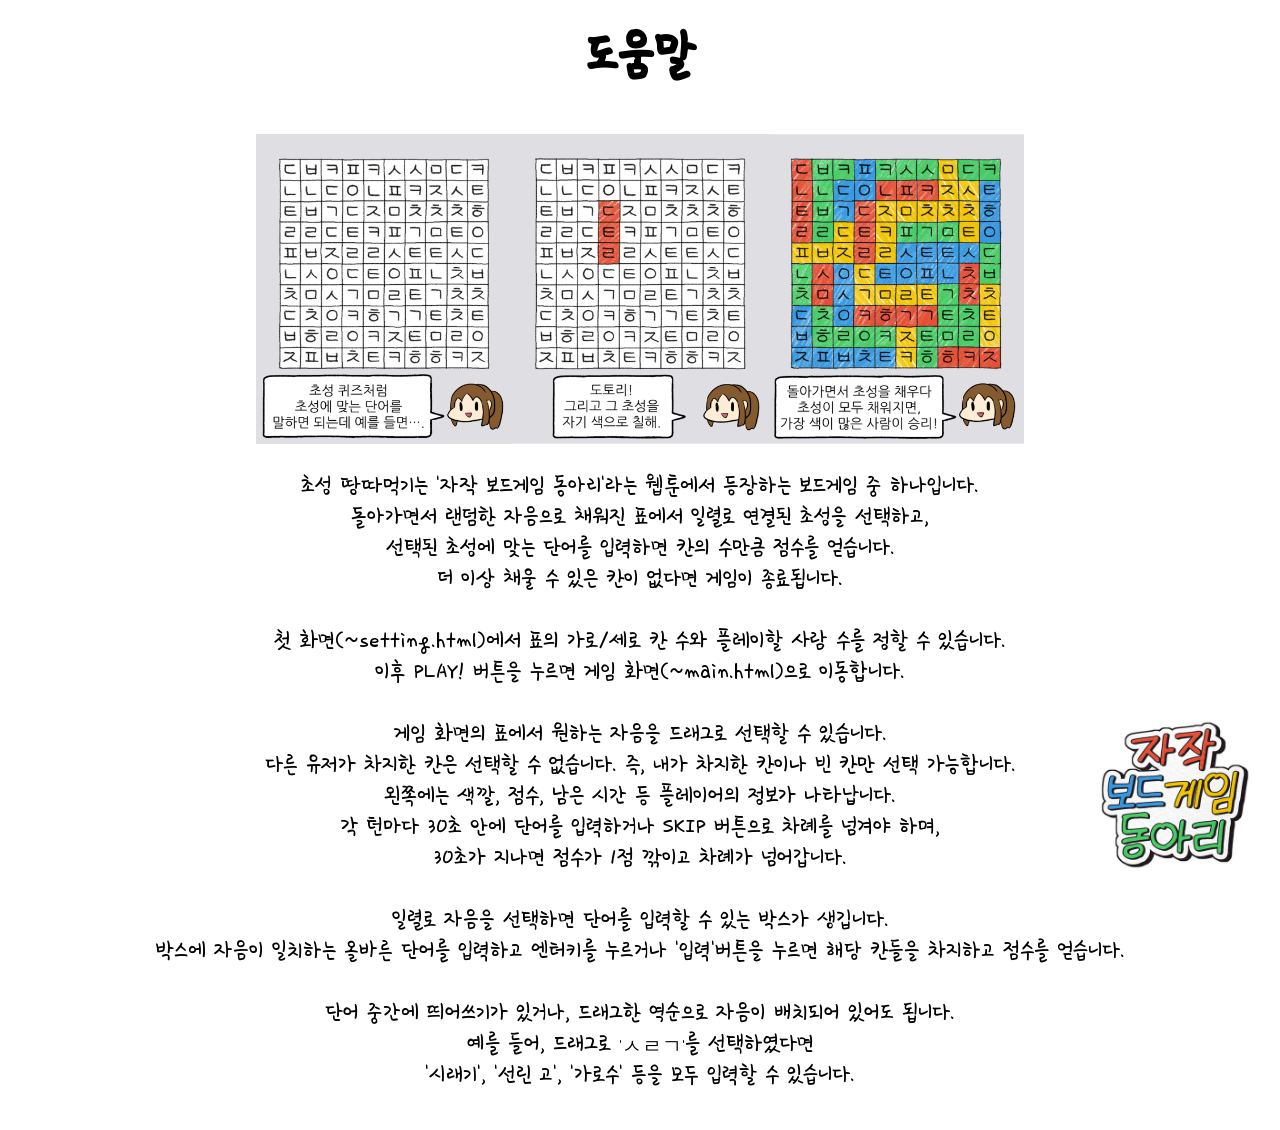
==== chosung-area/help.html @ 61bb41fc "add help" ====
<!DOCTYPE html>
<html>
<head>
    <meta charset="UTF-8">
    <title>초성 땅따먹기</title>
    <link rel="shortcut icon" href="../jbgd-logo-white-small.png" type="image/x-icon">
    <link rel="icon" href="../jbgd-logo-white-small.png" type="image/x-icon">
    <link rel="preconnect" href="https://fonts.gstatic.com">
    <link href="https://fonts.googleapis.com/css2?family=Gamja+Flower&display=swap" rel="stylesheet">
    <link href="https://fonts.googleapis.com/css2?family=Black+Han+Sans&display=swap" rel="stylesheet">
    <link rel="stylesheet" href="../font/sd-misaeng.css" type="text/css" charset="utf-8">
    <link rel="stylesheet" href="default.css">
    <style>
        body{
            font-family: 'sd-misaeng', 'Malgun Gothic';
            font-size: 30px;
        }
        h1{
            margin-block-start: 0.3em;
            margin-block-end: 0.3em;
        }
        img{
            margin: 20px;
        }
        #help{
            width: 60vw;
        }
        .play{
            width: 50vw;
        }
        .jaum{
            font-size: 20px;
        }
    </style>
</head>
<body>
    <h1>도움말</h1>
    <img src="help.png" alt="룰 설명 이미지" id='help'>
    <br>
    초성 땅따먹기는 '자작 보드게임 동아리'라는 웹툰에서 등장하는 보드게임 중 하나입니다.
    <br>
    돌아가면서 랜덤한 자음으로 채워진 표에서 일렬로 연결된 초성을 선택하고, 
    <br>
    선택된 초성에 맞는 단어를 입력하면 칸의 수만큼 점수를 얻습니다.
    <br>
    더 이상 채울 수 있은 칸이 없다면 게임이 종료됩니다. 
    <br>
    <br>
    첫 화면(~setting.html)에서 표의 가로/세로 칸 수와 플레이할 사람 수를 정할 수 있습니다. 
    <br>
    이후 PLAY! 버튼을 누르면 게임 화면(~main.html)으로 이동합니다.
    <br>
    <!-- <img src="play1.PNG" alt="플레이 화면 1" class='play'> -->
    <br>
    게임 화면의 표에서 원하는 자음을 드래그로 선택할 수 있습니다. 
    <br>
    다른 유저가 차지한 칸은 선택할 수 없습니다. 즉, 내가 차지한 칸이나 빈 칸만 선택 가능합니다.
    <br>
    왼쪽에는 색깔, 점수, 남은 시간 등 플레이어의 정보가 나타납니다.
    <br>
    각 턴마다 30초 안에 단어를 입력하거나 SKIP 버튼으로 차례를 넘겨야 하며, 
    <br>
    30초가 지나면 점수가 1점 깎이고 차례가 넘어갑니다. 
    <br>
    <br>
    일렬로 자음을 선택하면 단어를 입력할 수 있는 박스가 생깁니다. 
    <br>
    박스에 자음이 일치하는 올바른 단어를 입력하고 엔터키를 누르거나 '입력'버튼을 누르면 해당 칸들을 차지하고 점수를 얻습니다. 
    <br>
    <br>
    단어 중간에 띄어쓰기가 있거나, 드래그한 역순으로 자음이 배치되어 있어도 됩니다. 
    <br>
    예를 들어, 드래그로 <span class='jaum'>'ㅅㄹㄱ'</span>를 선택하였다면
    <br>
    '시래기', '선린 고', '가로수' 등을 모두 입력할 수 있습니다. 
    <br>
    <br>
    
    <a href="https://comic.naver.com/bestChallenge/detail.nhn?titleId=734597&no=55" target='_blank' title='자작 보드게임 동아리'>
        <img src="../jbgd-logo-white.png" alt="jbgd logo" id='logo'>
    </a>
</body>
</html>
---- font/sd-misaeng.css ----
/* Generated by Font Squirrel (http://www.fontsquirrel.com) on February 5, 2016 */



@font-face {
    font-family: 'sd-misaeng';
    src: url('sdmisaeng.eot');
    src: url('sdmisaeng.eot?#iefix') format('embedded-opentype'),
         url('sdmisaeng.woff2') format('woff2'),
         url('sdmisaeng.woff') format('woff'),
         url('sdmisaeng.ttf') format('truetype'),
         url('sdmisaeng.svg#sd-misaeng') format('svg');
    font-weight: normal;
    font-style: normal;

}
---- chosung-area/default.css ----
body {
    text-align: center;
}

#logo {
    position: fixed;
    bottom: 10px;
    right: 10px;
    width: 150px;
    transition: width 0.5s, right 0.5s, bottom 0.5s;
}

#logo:hover {
    width: 160px;
    right: 5px;
    bottom: 5px;
}

h1 {
    font-family: 'sd-misaeng', 'Gamja Flower', 'Malgun Gothic';
    font-size: 70px;
    transition: text-shadow 0.25s;
    user-select: none;
}

h1:hover {
    text-shadow: 3px 3px 1px gray;
}
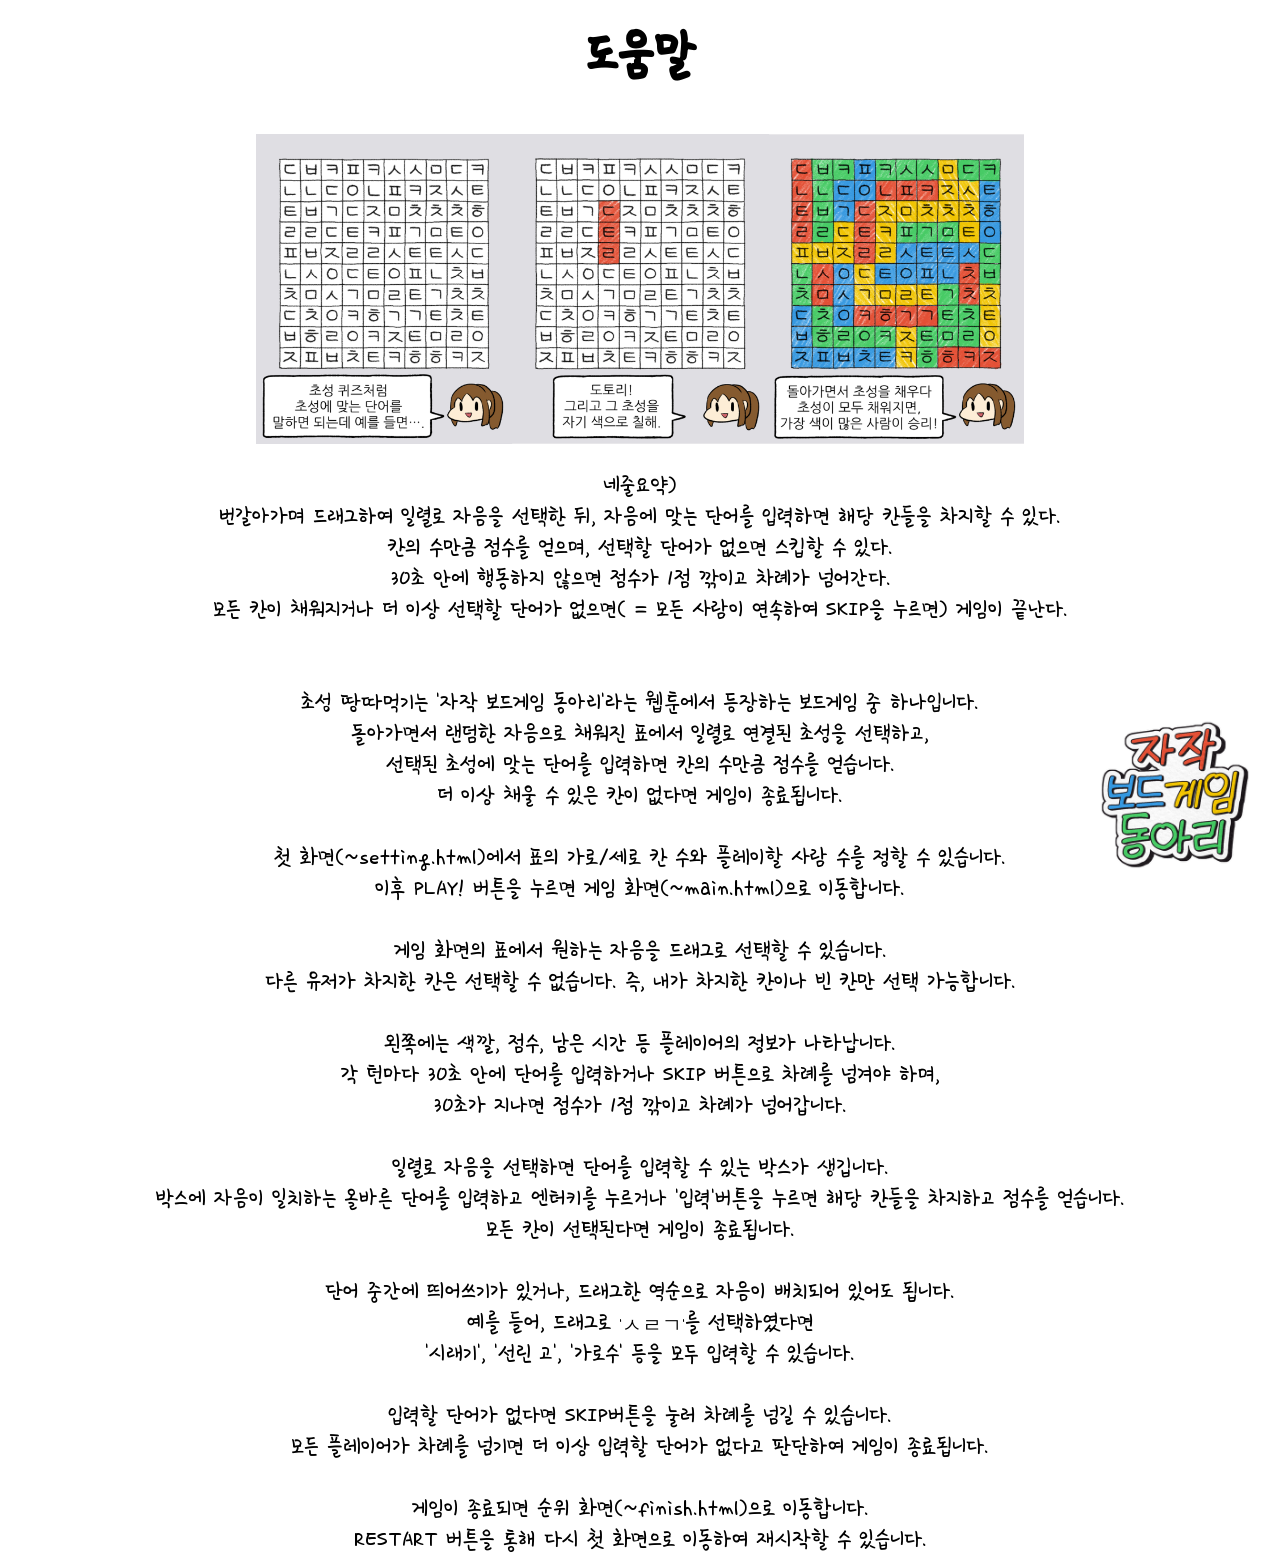
==== commit 408ee3d2: "edit help" ====
--- a/chosung-area/help.html
+++ b/chosung-area/help.html
@@ -37,6 +37,18 @@
     <h1>도움말</h1>
     <img src="help.png" alt="룰 설명 이미지" id='help'>
     <br>
+    네줄요약)
+    <br>
+    번갈아가며 드래그하여 일렬로 자음을 선택한 뒤, 자음에 맞는 단어를 입력하면 해당 칸들을 차지할 수 있다.
+    <br>
+    칸의 수만큼 점수를 얻으며, 선택할 단어가 없으면 스킵할 수 있다.
+    <br>
+    30초 안에 행동하지 않으면 점수가 1점 깎이고 차례가 넘어간다. 
+    <br>
+    모든 칸이 채워지거나 더 이상 선택할 단어가 없으면( = 모든 사람이 연속하여 SKIP을 누르면) 게임이 끝난다. 
+    <br>
+    <br>
+    <br>
     초성 땅따먹기는 '자작 보드게임 동아리'라는 웹툰에서 등장하는 보드게임 중 하나입니다.
     <br>
     돌아가면서 랜덤한 자음으로 채워진 표에서 일렬로 연결된 초성을 선택하고, 
@@ -50,11 +62,11 @@
     <br>
     이후 PLAY! 버튼을 누르면 게임 화면(~main.html)으로 이동합니다.
     <br>
-    <!-- <img src="play1.PNG" alt="플레이 화면 1" class='play'> -->
     <br>
     게임 화면의 표에서 원하는 자음을 드래그로 선택할 수 있습니다. 
     <br>
     다른 유저가 차지한 칸은 선택할 수 없습니다. 즉, 내가 차지한 칸이나 빈 칸만 선택 가능합니다.
+    <br>
     <br>
     왼쪽에는 색깔, 점수, 남은 시간 등 플레이어의 정보가 나타납니다.
     <br>
@@ -67,6 +79,8 @@
     <br>
     박스에 자음이 일치하는 올바른 단어를 입력하고 엔터키를 누르거나 '입력'버튼을 누르면 해당 칸들을 차지하고 점수를 얻습니다. 
     <br>
+    모든 칸이 선택된다면 게임이 종료됩니다. 
+    <br>
     <br>
     단어 중간에 띄어쓰기가 있거나, 드래그한 역순으로 자음이 배치되어 있어도 됩니다. 
     <br>
@@ -75,7 +89,14 @@
     '시래기', '선린 고', '가로수' 등을 모두 입력할 수 있습니다. 
     <br>
     <br>
-    
+    입력할 단어가 없다면 SKIP버튼을 눌러 차례를 넘길 수 있습니다. 
+    <br>
+    모든 플레이어가 차례를 넘기면 더 이상 입력할 단어가 없다고 판단하여 게임이 종료됩니다.
+    <br>
+    <br>
+    게임이 종료되면 순위 화면(~finish.html)으로 이동합니다. 
+    <br>
+    RESTART 버튼을 통해 다시 첫 화면으로 이동하여 재시작할 수 있습니다.
     <a href="https://comic.naver.com/bestChallenge/detail.nhn?titleId=734597&no=55" target='_blank' title='자작 보드게임 동아리'>
         <img src="../jbgd-logo-white.png" alt="jbgd logo" id='logo'>
     </a>
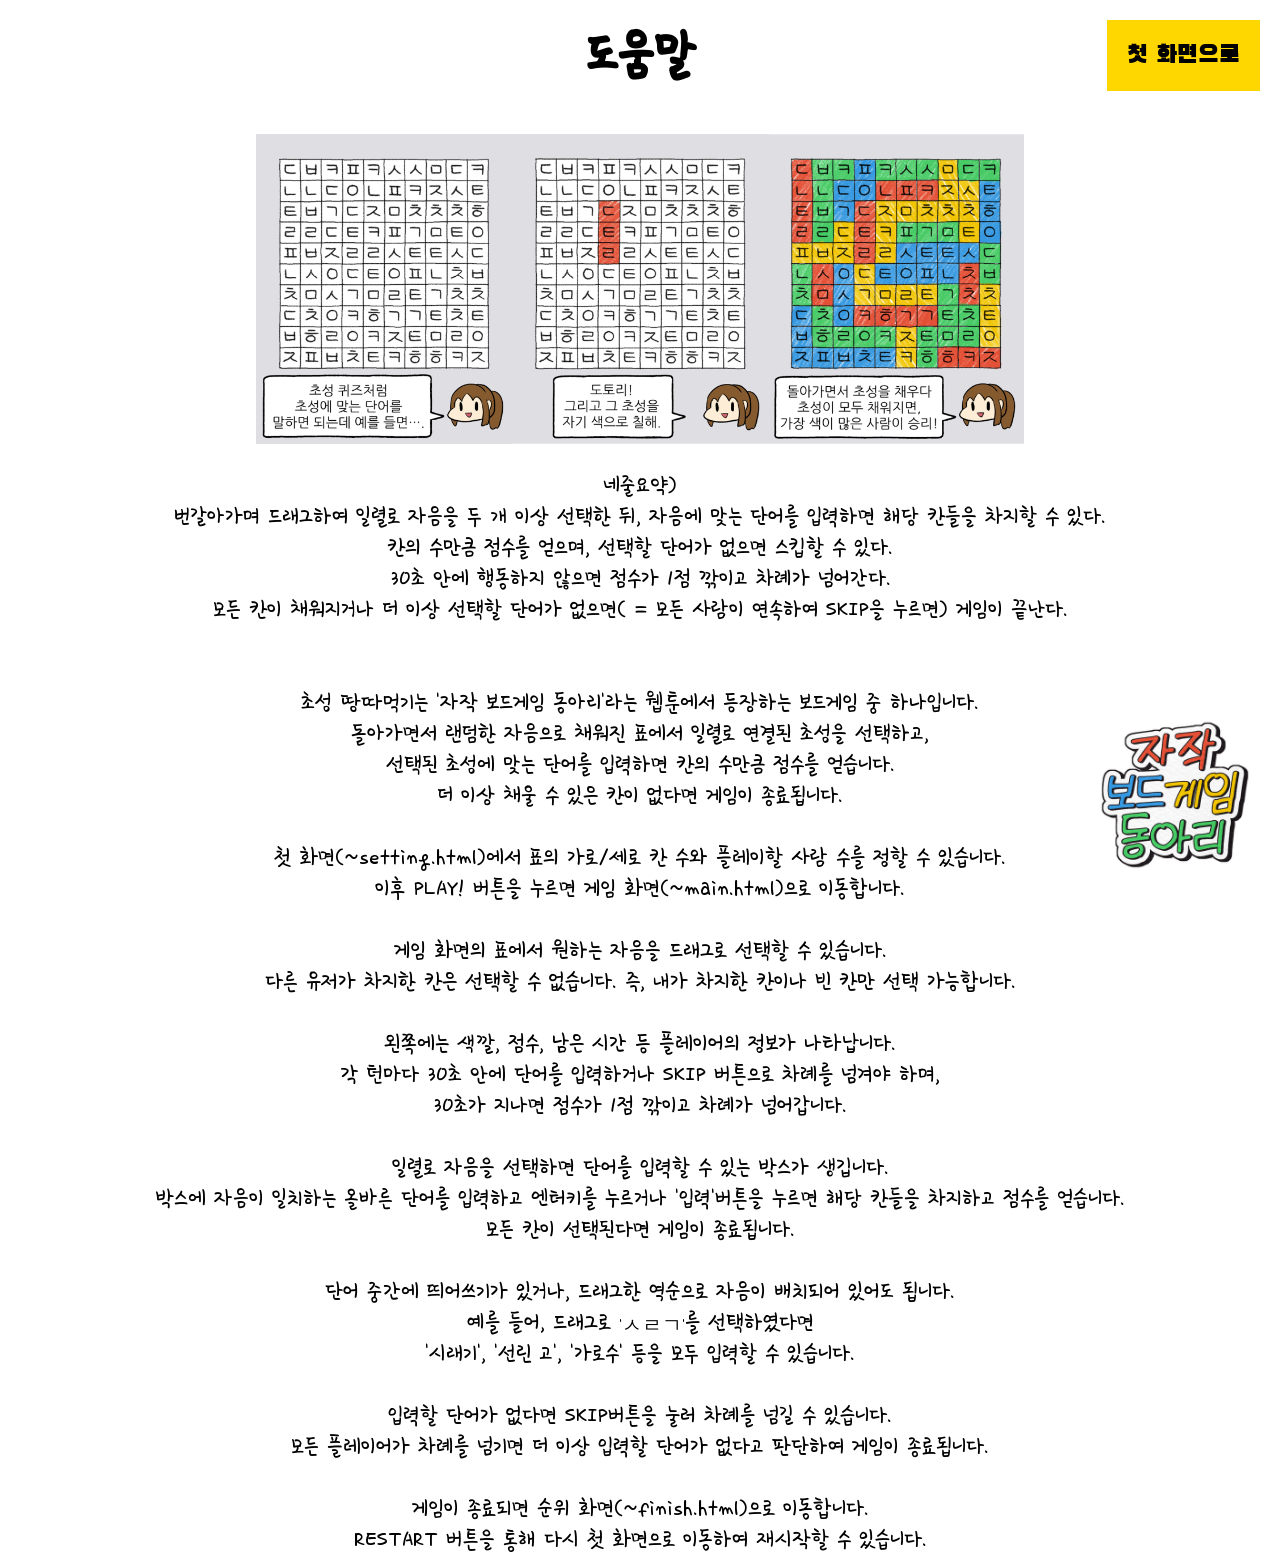
==== commit 549255ab: "finish help.html" ====
--- a/chosung-area/help.html
+++ b/chosung-area/help.html
@@ -22,7 +22,7 @@
         img{
             margin: 20px;
         }
-        #help{
+        #rule{
             width: 60vw;
         }
         .play{
@@ -31,21 +31,40 @@
         .jaum{
             font-size: 20px;
         }
+        button {
+            position: fixed;
+            top: 20px;
+            right: 20px;
+            padding: 20px;
+            font-size: 25px;
+            font-family: "Black Han Sans";
+            background-color: gold;
+            outline: 0;
+            border-style: none;
+            transition: box-shadow 0.25s;
+        }
+        button:hover {
+            box-shadow: 7px 7px 0px black;
+        }
+        button:active {
+            background-color: goldenrod;
+        }
     </style>
 </head>
-<body>
+<body> 
+    <button onclick='location.href="settings.html"'>첫 화면으로</button>
     <h1>도움말</h1>
-    <img src="help.png" alt="룰 설명 이미지" id='help'>
+    <img src="help.png" alt="룰 설명 이미지" id='rule'>
     <br>
     네줄요약)
     <br>
-    번갈아가며 드래그하여 일렬로 자음을 선택한 뒤, 자음에 맞는 단어를 입력하면 해당 칸들을 차지할 수 있다.
+    번갈아가며 드래그하여 일렬로 자음을 두 개 이상 선택한 뒤, 자음에 맞는 단어를 입력하면 해당 칸들을 차지할 수 있다.
     <br>
     칸의 수만큼 점수를 얻으며, 선택할 단어가 없으면 스킵할 수 있다.
     <br>
     30초 안에 행동하지 않으면 점수가 1점 깎이고 차례가 넘어간다. 
     <br>
-    모든 칸이 채워지거나 더 이상 선택할 단어가 없으면( = 모든 사람이 연속하여 SKIP을 누르면) 게임이 끝난다. 
+    모든 칸이 채워지거나 더 이상 선택할 단어가 없으면( = 모든 사람이 연속하여 SKIP을 누르면) 게임이 끝난다.
     <br>
     <br>
     <br>
--- a/chosung-area/default.css
+++ b/chosung-area/default.css
@@ -1,6 +1,20 @@
 
 body {
     text-align: center;
+}
+
+#help_icon{
+    position: fixed;
+    top: 20px;
+    right: 20px;
+    width: 60px;
+    transition: width 0.5s, top 0.5s, right 0.5s;
+}
+
+#help_icon:hover{
+    width: 70px;
+    right: 15px;
+    top: 15px;
 }
 
 #logo {
